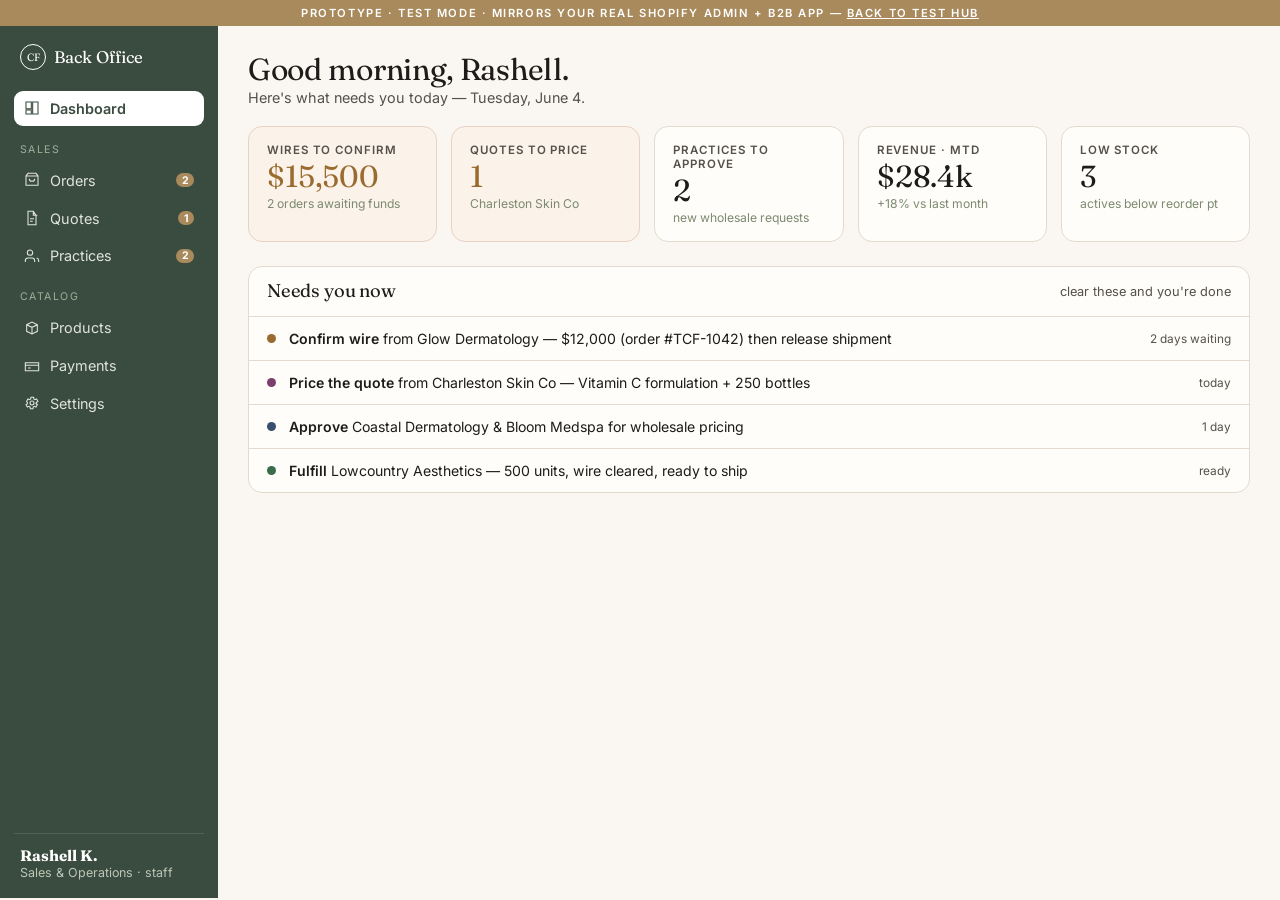
==== admin.html @ 54e13430 "TCF system preview (test mode): storefront, portal, back office" ====
<!DOCTYPE html>
<html lang="en">
<head>
<meta charset="UTF-8" />
<meta name="viewport" content="width=device-width, initial-scale=1.0" />
<title>Back Office — The Cosmetic Formulary</title>
<link rel="preconnect" href="https://fonts.googleapis.com" />
<link rel="preconnect" href="https://fonts.gstatic.com" crossorigin />
<link href="https://fonts.googleapis.com/css2?family=Fraunces:opsz,wght@9..144,300;9..144,400;9..144,500;9..144,600&family=Inter:wght@300;400;500;600;700&display=swap" rel="stylesheet" />
<style>
  :root{
    --bg:#faf7f2;--bg-2:#f2ece2;--ink:#1d1c1a;--ink-soft:#54514b;--line:#e2dacd;
    --paper:#fffdfa;--accent:#3a4b3f;--accent-2:#7c8a6f;--gold:#a98a5c;
    --ok:#3a6b4a;--warn:#9a6b2f;--red:#9a3f2f;--blue:#3a4f6b;--radius:14px;
  }
  *{box-sizing:border-box;margin:0;padding:0}
  body{font-family:'Inter',system-ui,sans-serif;color:var(--ink);background:var(--bg);-webkit-font-smoothing:antialiased;font-size:14px}
  h1,h2,h3,h4{font-family:'Fraunces','Times New Roman',serif;font-weight:400;letter-spacing:-.01em;line-height:1.12}
  a{color:inherit;text-decoration:none}
  .flag{background:var(--gold);color:#fff;text-align:center;font-size:.7rem;letter-spacing:.14em;text-transform:uppercase;padding:6px;font-weight:600}
  .flag a{text-decoration:underline}

  .shell{display:grid;grid-template-columns:218px 1fr;min-height:calc(100vh - 28px)}
  @media(max-width:900px){.shell{grid-template-columns:1fr}.side{position:static !important;height:auto !important;flex-direction:row !important;overflow-x:auto}.side .grp,.side .who{display:none}}

  /* sidebar */
  .side{background:var(--accent);color:#e9ece6;padding:18px 14px;display:flex;flex-direction:column;gap:3px;position:sticky;top:0;height:calc(100vh - 28px)}
  .side .brand{font-family:'Fraunces';font-size:1.05rem;color:#fff;display:flex;align-items:center;gap:.5em;margin-bottom:18px;padding:0 6px}
  .side .brand .m{width:26px;height:26px;border:1.5px solid #fff;border-radius:50%;display:grid;place-items:center;font-size:.66rem}
  .side .grp{font-size:.66rem;letter-spacing:.14em;text-transform:uppercase;color:#9fb09a;margin:14px 6px 4px}
  .nav{display:flex;align-items:center;gap:10px;padding:.62em .7em;border-radius:9px;cursor:pointer;color:#dfe4dc;font-size:.9rem;transition:.15s}
  .nav:hover{background:rgba(255,255,255,.08)}
  .nav.on{background:#fff;color:var(--accent);font-weight:600}
  .nav .ic{width:16px;height:16px;flex:none}
  .nav .badge{margin-left:auto;background:var(--gold);color:#fff;font-size:.66rem;font-weight:700;border-radius:100px;padding:.05em .5em}
  .nav.on .badge{background:var(--accent);color:#fff}
  .side .who{margin-top:auto;padding:12px 6px 0;border-top:1px solid rgba(255,255,255,.12);font-size:.78rem;color:#bcc7b6}
  .side .who b{color:#fff;display:block;font-family:'Fraunces';font-size:.95rem}

  /* main */
  main{padding:26px 30px;max-width:1100px}
  .head{display:flex;align-items:flex-end;justify-content:space-between;margin-bottom:20px;gap:16px;flex-wrap:wrap}
  .head h1{font-size:1.9rem}
  .head p{color:var(--ink-soft);font-size:.9rem;margin-top:3px}
  .view{display:none}.view.on{display:block}

  .cards{display:grid;grid-template-columns:repeat(auto-fit,minmax(165px,1fr));gap:14px;margin-bottom:24px}
  .card{background:var(--paper);border:1px solid var(--line);border-radius:var(--radius);padding:16px 18px}
  .card .k{font-size:.72rem;letter-spacing:.08em;text-transform:uppercase;color:var(--ink-soft);font-weight:600}
  .card .v{font-family:'Fraunces';font-size:1.9rem;margin-top:4px;line-height:1}
  .card .s{font-size:.76rem;color:var(--accent-2);margin-top:5px}
  .card.alert{border-color:#e7d3c4;background:#fbf2ea}
  .card.alert .v{color:var(--warn)}

  .panel{background:var(--paper);border:1px solid var(--line);border-radius:var(--radius);overflow:hidden;margin-bottom:22px}
  .panel .ph{padding:14px 18px;border-bottom:1px solid var(--line);display:flex;align-items:center;justify-content:space-between}
  .panel .ph h3{font-size:1.15rem}
  .panel .ph .sub{font-size:.8rem;color:var(--ink-soft)}

  .row{display:grid;align-items:center;gap:12px;padding:13px 18px;border-bottom:1px solid var(--line);font-size:.88rem}
  .row:last-child{border-bottom:none}
  .row .t{font-weight:600}
  .row .meta{font-size:.76rem;color:var(--ink-soft)}
  .ordrow{grid-template-columns:1.4fr 1fr auto auto}
  .practrow{grid-template-columns:1.5fr 1fr auto}
  .prodrow{grid-template-columns:2fr 1fr 1fr auto}
  .quoterow{grid-template-columns:2fr 1fr auto}

  .badge2{font-size:.68rem;font-weight:600;padding:.3em .7em;border-radius:100px;text-transform:uppercase;letter-spacing:.04em;white-space:nowrap}
  .b-wire{background:#f4ead8;color:var(--warn)}.b-paid{background:#e6efe7;color:var(--ok)}
  .b-fin{background:#e7ecf2;color:var(--blue)}.b-ship{background:#e6efe7;color:var(--ok)}
  .b-new{background:#f0e7ef;color:#7a3f6b}.b-draft{background:#eee9e0;color:var(--ink-soft)}
  .b-active{background:#e6efe7;color:var(--ok)}
  .amt{font-family:'Fraunces';font-size:1rem;text-align:right}

  .btn{font-size:.8rem;font-weight:600;border:1px solid var(--ink);border-radius:100px;padding:.45em 1em;cursor:pointer;background:none;color:var(--ink);transition:.15s;white-space:nowrap}
  .btn:hover{background:var(--ink);color:var(--bg)}
  .btn.go{background:var(--accent);border-color:var(--accent);color:#fff}
  .btn.go:hover{background:var(--ink);border-color:var(--ink)}
  .btn.sm{padding:.35em .8em;font-size:.74rem}
  .btn.done{background:#e6efe7;border-color:#cfe0d2;color:var(--ok);cursor:default}

  .todo{display:flex;align-items:center;gap:13px;padding:13px 18px;border-bottom:1px solid var(--line)}
  .todo:last-child{border:none}
  .todo .dot{width:9px;height:9px;border-radius:50%;flex:none}
  .todo .x{font-size:.88rem}.todo .x b{font-weight:600}
  .todo .when{margin-left:auto;font-size:.74rem;color:var(--ink-soft)}

  .filt{display:flex;gap:7px;padding:12px 18px 2px;flex-wrap:wrap}
  .chip{border:1px solid var(--line);background:var(--bg);color:var(--ink-soft);padding:.35em .9em;border-radius:100px;font-size:.78rem;font-family:inherit;cursor:pointer}
  .chip.on{background:var(--ink);color:var(--bg);border-color:var(--ink)}

  .note{font-size:.82rem;color:var(--ink-soft);background:var(--bg-2);border:1px solid var(--line);border-radius:10px;padding:11px 14px;margin:0 18px 16px}
  .note b{color:var(--ink)}
  .setgrid{display:grid;grid-template-columns:repeat(auto-fit,minmax(240px,1fr));gap:14px;padding:16px 18px}
  .setitem{border:1px solid var(--line);border-radius:11px;padding:14px}
  .setitem h4{font-size:1rem;margin-bottom:5px}
  .setitem p{font-size:.8rem;color:var(--ink-soft)}
  .pill{display:inline-block;font-size:.68rem;font-weight:600;padding:.2em .6em;border-radius:100px;margin-top:8px}
  .pill.on{background:#e6efe7;color:var(--ok)}.pill.off{background:#eee9e0;color:var(--ink-soft)}
</style>
</head>
<body>
<div class="flag">Prototype · test mode · mirrors your real Shopify Admin + B2B app — <a href="start.html">back to test hub</a></div>
<div class="shell">
  <!-- SIDEBAR -->
  <aside class="side">
    <div class="brand"><span class="m">CF</span> Back Office</div>
    <div class="nav on" data-v="dash"><svg class="ic" viewBox="0 0 24 24" fill="none" stroke="currentColor" stroke-width="1.6"><path d="M3 13h8V3H3zM13 21h8V3h-8zM3 21h8v-6H3z"/></svg> Dashboard</div>
    <div class="grp">Sales</div>
    <div class="nav" data-v="orders"><svg class="ic" viewBox="0 0 24 24" fill="none" stroke="currentColor" stroke-width="1.6"><path d="M6 2 3 6v14h18V6l-3-4zM3 6h18M16 10a4 4 0 0 1-8 0"/></svg> Orders <span class="badge">2</span></div>
    <div class="nav" data-v="quotes"><svg class="ic" viewBox="0 0 24 24" fill="none" stroke="currentColor" stroke-width="1.6"><path d="M14 2H6v20h12V8zM14 2v6h6M9 13h6M9 17h4"/></svg> Quotes <span class="badge">1</span></div>
    <div class="nav" data-v="practices"><svg class="ic" viewBox="0 0 24 24" fill="none" stroke="currentColor" stroke-width="1.6"><path d="M16 21v-2a4 4 0 0 0-4-4H6a4 4 0 0 0-4 4v2M9 11a4 4 0 1 0 0-8 4 4 0 0 0 0 8M22 21v-2a4 4 0 0 0-3-3.87"/></svg> Practices <span class="badge">2</span></div>
    <div class="grp">Catalog</div>
    <div class="nav" data-v="products"><svg class="ic" viewBox="0 0 24 24" fill="none" stroke="currentColor" stroke-width="1.6"><path d="M20 7 12 3 4 7v10l8 4 8-4zM4 7l8 4 8-4M12 21V11"/></svg> Products</div>
    <div class="nav" data-v="payments"><svg class="ic" viewBox="0 0 24 24" fill="none" stroke="currentColor" stroke-width="1.6"><path d="M2 7h20v12H2zM2 11h20M6 15h4"/></svg> Payments</div>
    <div class="nav" data-v="settings"><svg class="ic" viewBox="0 0 24 24" fill="none" stroke="currentColor" stroke-width="1.6"><circle cx="12" cy="12" r="3"/><path d="M19 12a7 7 0 0 0-.1-1l2-1.6-2-3.4-2.4 1a7 7 0 0 0-1.7-1l-.4-2.6h-4l-.4 2.6a7 7 0 0 0-1.7 1l-2.4-1-2 3.4L5 11a7 7 0 0 0 0 2l-2 1.6 2 3.4 2.4-1a7 7 0 0 0 1.7 1l.4 2.6h4l.4-2.6a7 7 0 0 0 1.7-1l2.4 1 2-3.4-2-1.6a7 7 0 0 0 .1-1z"/></svg> Settings</div>
    <div class="who"><b>Rashell K.</b>Sales &amp; Operations · staff</div>
  </aside>

  <main>
    <!-- DASHBOARD -->
    <section class="view on" id="v-dash">
      <div class="head"><div><h1>Good morning, Rashell.</h1><p>Here's what needs you today — Tuesday, June 4.</p></div></div>
      <div class="cards">
        <div class="card alert"><div class="k">Wires to confirm</div><div class="v">$15,500</div><div class="s">2 orders awaiting funds</div></div>
        <div class="card alert"><div class="k">Quotes to price</div><div class="v">1</div><div class="s">Charleston Skin Co</div></div>
        <div class="card"><div class="k">Practices to approve</div><div class="v">2</div><div class="s">new wholesale requests</div></div>
        <div class="card"><div class="k">Revenue · MTD</div><div class="v">$28.4k</div><div class="s">+18% vs last month</div></div>
        <div class="card"><div class="k">Low stock</div><div class="v">3</div><div class="s">actives below reorder pt</div></div>
      </div>
      <div class="panel">
        <div class="ph"><h3>Needs you now</h3><span class="sub">clear these and you're done</span></div>
        <div class="todo"><span class="dot" style="background:var(--warn)"></span><div class="x"><b>Confirm wire</b> from Glow Dermatology — $12,000 (order #TCF-1042) then release shipment</div><span class="when">2 days waiting</span></div>
        <div class="todo"><span class="dot" style="background:#7a3f6b"></span><div class="x"><b>Price the quote</b> from Charleston Skin Co — Vitamin C formulation + 250 bottles</div><span class="when">today</span></div>
        <div class="todo"><span class="dot" style="background:var(--blue)"></span><div class="x"><b>Approve</b> Coastal Dermatology &amp; Bloom Medspa for wholesale pricing</div><span class="when">1 day</span></div>
        <div class="todo"><span class="dot" style="background:var(--ok)"></span><div class="x"><b>Fulfill</b> Lowcountry Aesthetics — 500 units, wire cleared, ready to ship</div><span class="when">ready</span></div>
      </div>
    </section>

    <!-- ORDERS -->
    <section class="view" id="v-orders">
      <div class="head"><div><h1>Orders</h1><p>Wholesale orders route here. Confirm the wire, then release the shipment.</p></div></div>
      <div class="panel">
        <div class="filt"><button class="chip on">All</button><button class="chip">Wire pending</button><button class="chip">Paid</button><button class="chip">Shipped</button></div>
        <div class="row ordrow"><div><div class="t">#TCF-1042 · Glow Dermatology</div><div class="meta">250 × Vitamin C 20% THD · Jun 1</div></div><span class="badge2 b-wire">Wire pending</span><span class="amt">$12,000</span><button class="btn go sm" onclick="confirmWire(this)">Confirm wire → release</button></div>
        <div class="row ordrow"><div><div class="t">#TCF-1041 · Bloom Medspa</div><div class="meta">PDRN serum + capsule cream · 100 ea · Jun 3</div></div><span class="badge2 b-wire">Wire pending</span><span class="amt">$3,500</span><button class="btn go sm" onclick="confirmWire(this)">Confirm wire → release</button></div>
        <div class="row ordrow"><div><div class="t">#TCF-1039 · Charleston Skin Co</div><div class="meta">Formulation fee + 250 airless bottles · May 18</div></div><span class="badge2 b-fin">Financed · Affirm</span><span class="amt">$6,200</span><button class="btn sm done">Paid in full</button></div>
        <div class="row ordrow"><div><div class="t">#TCF-1031 · Lowcountry Aesthetics</div><div class="meta">500 × Gel Cleanser · Apr 22</div></div><span class="badge2 b-paid">Paid · Wire</span><span class="amt">$12,500</span><button class="btn go sm" onclick="ship(this)">Print label → ship</button></div>
        <div class="row ordrow"><div><div class="t">#TCF-1024 · Glow Dermatology</div><div class="meta">1,000 × 30mL dropper bottles · Apr 3</div></div><span class="badge2 b-ship">Shipped</span><span class="amt">$1,300</span><button class="btn sm done">Complete</button></div>
      </div>
      <div class="note">💡 In real Shopify: these are <b>Orders</b>. "Confirm wire" = mark the manual <b>Bank Transfer</b> payment as paid; "Print label" = Shopify Shipping. Affirm orders arrive already paid in full.</div>
    </section>

    <!-- QUOTES -->
    <section class="view" id="v-quotes">
      <div class="head"><div><h1>Quote requests</h1><p>Custom projects from the practice portal. Price them and send back.</p></div></div>
      <div class="panel">
        <div class="row quoterow"><div><div class="t">Charleston Skin Co · New formulation</div><div class="meta">Vitamin C serum to brief + 250 × 30mL airless · est. 2,000 u/yr</div></div><span class="badge2 b-new">New</span><button class="btn go sm" onclick="alert('Opens a draft order: formulation fee + per-unit price + packaging line, sends a pay-by-link.')">Build &amp; send quote</button></div>
        <div class="row quoterow"><div><div class="t">Bloom Medspa · Contract manufacturing</div><div class="meta">Bring-your-own collagen mask formula · 1,000 u run</div></div><span class="badge2 b-new">New</span><button class="btn go sm" onclick="alert('Opens a draft order for the contract-mfg run, priced per unit by volume.')">Build &amp; send quote</button></div>
      </div>
      <div class="note">💡 In real Shopify: a "Request a Quote" app captures these; you respond with a <b>Draft Order</b> (custom line items: formulation fee + components + run) and email the invoice/pay-link.</div>
    </section>

    <!-- PRACTICES -->
    <section class="view" id="v-practices">
      <div class="head"><div><h1>Practices</h1><p>Approve a practice and they unlock their wholesale pricing &amp; reorder login.</p></div></div>
      <div class="panel">
        <div class="ph"><h3>Pending approval</h3><span class="sub">wholesale access requests</span></div>
        <div class="row practrow"><div><div class="t">Coastal Dermatology</div><div class="meta">Mt Pleasant, SC · Dr. Nguyen · requested Jun 3</div></div><span class="badge2 b-new">Pending</span><button class="btn go sm" onclick="approve(this)">Approve for wholesale</button></div>
        <div class="row practrow"><div><div class="t">Bloom Medspa</div><div class="meta">Charleston, SC · K. Foster · requested Jun 2</div></div><span class="badge2 b-new">Pending</span><button class="btn go sm" onclick="approve(this)">Approve for wholesale</button></div>
      </div>
      <div class="panel">
        <div class="ph"><h3>Active accounts</h3><span class="sub">3 practices</span></div>
        <div class="row practrow"><div><div class="t">Glow Dermatology</div><div class="meta">Standard tier · 4 orders · $26.6k lifetime</div></div><span class="badge2 b-active">Active</span><button class="btn sm">View pricing</button></div>
        <div class="row practrow"><div><div class="t">Lowcountry Aesthetics</div><div class="meta">Volume tier · 7 orders · $41k lifetime</div></div><span class="badge2 b-active">Active</span><button class="btn sm">View pricing</button></div>
        <div class="row practrow"><div><div class="t">Charleston Skin Co</div><div class="meta">Standard tier · 2 orders · $9.7k lifetime</div></div><span class="badge2 b-active">Active</span><button class="btn sm">View pricing</button></div>
      </div>
      <div class="note">💡 In real Shopify: practices = <b>Customers</b> tagged into a B2B company with a <b>price list</b>. Approving = adding them to the wholesale group so they see your $/unit on login.</div>
    </section>

    <!-- PRODUCTS -->
    <section class="view" id="v-products">
      <div class="head"><div><h1>Products</h1><p>Your live catalog — wholesale price (what the practice pays you) and MSRP.</p></div></div>
      <div class="panel">
        <div class="filt"><button class="chip on">All</button><button class="chip">Serums</button><button class="chip">Cleansers</button><button class="chip">K-Beauty</button><button class="chip">Packaging</button><button class="chip">Raw materials</button></div>
        <div class="row prodrow"><div><div class="t">Vitamin C Serum 20% THD · 0.5oz</div><div class="meta">Serum · refined SkinCeuticals chassis</div></div><div><b>$48</b> <span class="meta">/ MSRP $90</span></div><div class="meta">~70% margin</div><span class="badge2 b-draft">Draft</span></div>
        <div class="row prodrow"><div><div class="t">Gel Cleanser · Glycolic Acid · 6oz</div><div class="meta">Cleanser · Exfoliating Acid Gel platform</div></div><div><b>$25</b> <span class="meta">/ MSRP $44</span></div><div class="meta">~60% margin</div><span class="badge2 b-draft">Draft</span></div>
        <div class="row prodrow"><div><div class="t">Cream Cleanser 002 · 6oz</div><div class="meta">Cleanser · Prebiotic Barrier platform</div></div><div><b>$22</b> <span class="meta">/ MSRP $38</span></div><div class="meta">~60% margin</div><span class="badge2 b-draft">Draft</span></div>
        <div class="row prodrow"><div><div class="t">PDRN Pink Collagen Serum</div><div class="meta">K-Beauty · refined Medicube · feel-match</div></div><div><b>$16</b> <span class="meta">/ MSRP $32</span></div><div class="meta">~70% margin</div><span class="badge2 b-draft">Draft</span></div>
        <div class="row prodrow"><div><div class="t">Pore-Refining Toner Pads</div><div class="meta">K-Beauty · refined Medicube Zero Pore</div></div><div><b>$15</b> <span class="meta">/ MSRP $30</span></div><div class="meta">~65% margin</div><span class="badge2 b-draft">Draft</span></div>
        <div class="row prodrow"><div><div class="t">1oz Frosted Glass Bottle · Dropper</div><div class="meta">Packaging · à la carte component</div></div><div><b>$1.30</b> <span class="meta">/ each</span></div><div class="meta">2–3× cost</div><span class="badge2 b-draft">Draft</span></div>
        <div class="row prodrow"><div><div class="t">L-Ascorbic Acid (Vitamin C)</div><div class="meta">Raw material · cosmetic-grade active</div></div><div><b>$62</b> <span class="meta">/ kg</span></div><div class="meta">—</div><span class="badge2 b-draft">Draft</span></div>
      </div>
      <div class="note">💡 All <b>Draft</b> right now — nothing is public. Flip to <b>Active</b> per product when you're ready to sell it. This mirrors Shopify <b>Products</b>; ~30 priced, ~20 more specced in the Drive.</div>
    </section>

    <!-- PAYMENTS -->
    <section class="view" id="v-payments">
      <div class="head"><div><h1>Payments</h1><p>Wire-first, financing available, no terms extended by you.</p></div></div>
      <div class="setgrid">
        <div class="setitem"><h4>Wire / ACH bank transfer</h4><p>Default for wholesale. Order holds as "payment pending" until you confirm funds, then ships. Zero fees.</p><span class="pill on">● Primary</span></div>
        <div class="setitem"><h4>Affirm — pay over time</h4><p>Buyer pays monthly; you're paid in full up front via Shop Pay Installments. The bank carries the risk.</p><span class="pill on">● On</span></div>
        <div class="setitem"><h4>Credit card</h4><p>Available for anyone who'll accept the ~2.9% fee. Not the default.</p><span class="pill on">● On</span></div>
        <div class="setitem"><h4>Net terms from TCF</h4><p>You never extend your own credit. A bank does, so you're always paid before product ships.</p><span class="pill off">● Off — by design</span></div>
      </div>
      <div class="note">💡 In real Shopify: Wire = a custom <b>manual payment method</b>; Affirm = <b>Shop Pay Installments</b>; larger invoices can use Resolve/Balance financing. All real, all doable on your current plan.</div>
    </section>

    <!-- SETTINGS -->
    <section class="view" id="v-settings">
      <div class="head"><div><h1>Settings</h1><p>Who's on the team, and the apps that power the portals.</p></div></div>
      <div class="panel">
        <div class="ph"><h3>Staff logins</h3><span class="sub">your back-office team</span></div>
        <div class="row practrow"><div><div class="t">Pauly Lieber</div><div class="meta">Owner · full access</div></div><span class="badge2 b-active">Active</span><button class="btn sm">Manage</button></div>
        <div class="row practrow"><div><div class="t">Rashell Klavinger</div><div class="meta">Sales &amp; Operations · orders, quotes, practices</div></div><span class="badge2 b-active">Active</span><button class="btn sm">Manage</button></div>
        <div class="row practrow"><div><div class="t">Katherine Fox</div><div class="meta">Design · products &amp; media only</div></div><span class="badge2 b-active">Active</span><button class="btn sm">Manage</button></div>
        <div class="row practrow"><div><div class="t">Sanders (GPS Research)</div><div class="meta">Formulator · products &amp; quotes</div></div><span class="badge2 b-active">Active</span><button class="btn sm">Manage</button></div>
      </div>
      <div class="setgrid">
        <div class="setitem"><h4>B2B wholesale app</h4><p>Powers the practice login, per-practice pricing, MOQs, reorder &amp; quotes.</p><span class="pill off">● Install on go-live</span></div>
        <div class="setitem"><h4>Domain</h4><p>thecosmeticformulary.com → the storefront.</p><span class="pill off">● Connect on go-live</span></div>
        <div class="setitem"><h4>Subscriptions</h4><p>Optional — patient auto-reorder when a practice wants it.</p><span class="pill off">● Later</span></div>
      </div>
      <div class="note">💡 Staff logins = Shopify <b>Users &amp; permissions</b>. This back office <i>is</i> your Shopify Admin — this prototype just shows it tuned to how you actually work.</div>
    </section>
  </main>
</div>

<script>
  document.querySelectorAll('.nav').forEach(n=>n.onclick=()=>{
    document.querySelectorAll('.nav').forEach(x=>x.classList.remove('on'));
    n.classList.add('on');
    document.querySelectorAll('.view').forEach(v=>v.classList.remove('on'));
    document.getElementById('v-'+n.dataset.v).classList.add('on');
    window.scrollTo(0,0);
  });
  document.querySelectorAll('.filt').forEach(f=>f.querySelectorAll('.chip').forEach(c=>c.onclick=()=>{
    f.querySelectorAll('.chip').forEach(x=>x.classList.remove('on'));c.classList.add('on');
  }));
  window.confirmWire=(b)=>{const r=b.closest('.row');r.querySelector('.badge2').className='badge2 b-paid';r.querySelector('.badge2').textContent='Paid · released';b.className='btn sm done';b.textContent='Released ✓';};
  window.ship=(b)=>{const r=b.closest('.row');r.querySelector('.badge2').className='badge2 b-ship';r.querySelector('.badge2').textContent='Shipped';b.className='btn sm done';b.textContent='Shipped ✓';};
  window.approve=(b)=>{const r=b.closest('.row');r.querySelector('.badge2').className='badge2 b-active';r.querySelector('.badge2').textContent='Approved';b.className='btn sm done';b.textContent='Approved ✓';};
</script>
</body>
</html>
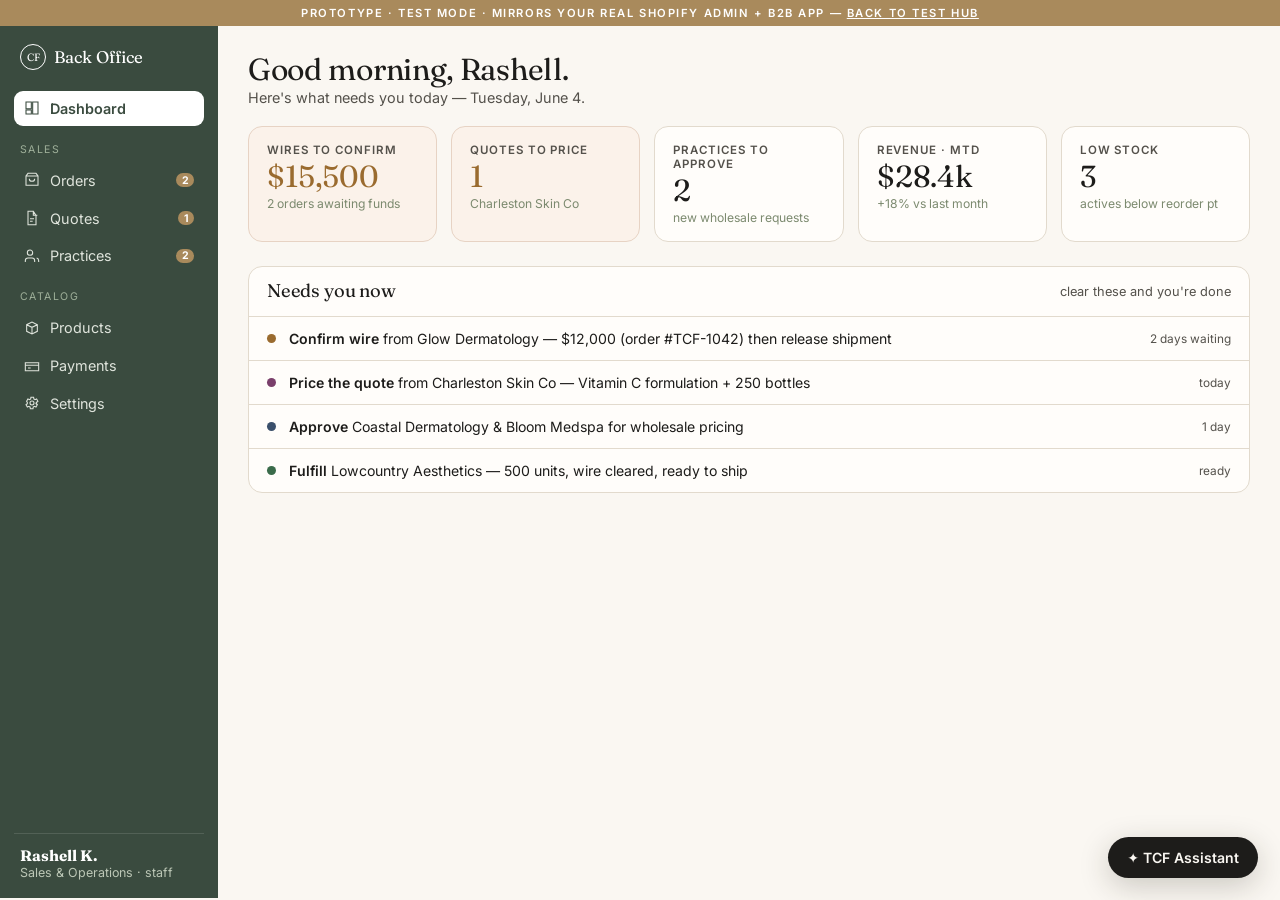
==== commit 250948d6: "Add Sip & Formulate to storefront + hub; add Claude AI assistant to back office" ====
--- a/admin.html
+++ b/admin.html
@@ -242,5 +242,68 @@
   window.ship=(b)=>{const r=b.closest('.row');r.querySelector('.badge2').className='badge2 b-ship';r.querySelector('.badge2').textContent='Shipped';b.className='btn sm done';b.textContent='Shipped ✓';};
   window.approve=(b)=>{const r=b.closest('.row');r.querySelector('.badge2').className='badge2 b-active';r.querySelector('.badge2').textContent='Approved';b.className='btn sm done';b.textContent='Approved ✓';};
 </script>
+
+<style>
+  .bubble{max-width:82%;padding:10px 13px;border-radius:14px;font-size:.88rem;line-height:1.42}
+  .bubble.them{background:var(--bg-2);align-self:flex-start;border-bottom-left-radius:4px}
+  .bubble.you{background:var(--accent);color:#fff;align-self:flex-end;border-bottom-right-radius:4px}
+  .aibubble{position:fixed;bottom:22px;right:22px;background:var(--ink);color:var(--bg);padding:.85em 1.35em;border-radius:100px;font-weight:600;font-size:.88rem;cursor:pointer;box-shadow:0 8px 30px rgba(40,35,25,.22);z-index:60;display:flex;align-items:center;gap:8px}
+  .aipanel{position:fixed;bottom:22px;right:22px;width:370px;max-width:calc(100vw - 32px);height:500px;max-height:calc(100vh - 44px);background:var(--paper);border:1px solid var(--line);border-radius:18px;box-shadow:0 20px 56px rgba(40,35,25,.26);display:none;flex-direction:column;overflow:hidden;z-index:61}
+  .aipanel.open{display:flex}.aibubble.hide{display:none}
+  .aihead{background:var(--accent);color:#fff;padding:14px 16px;display:flex;justify-content:space-between;align-items:center}
+  .aihead .t{font-family:'Fraunces';font-size:1.1rem}.aihead .t small{font-family:'Inter';font-size:.66rem;opacity:.8;display:block;letter-spacing:.05em}
+  .aihead .x{cursor:pointer;opacity:.85;font-size:1.1rem}
+  .ailog{flex:1;overflow-y:auto;padding:16px;display:flex;flex-direction:column;gap:10px;background:var(--bg)}
+  .aibar{display:flex;gap:8px;padding:12px;border-top:1px solid var(--line)}
+  .aibar input{flex:1;padding:.62em .85em;border:1px solid var(--line);border-radius:100px;font-family:inherit;font-size:.88rem;background:var(--bg)}
+  .aibar button{background:var(--accent);color:#fff;border:none;border-radius:50%;width:38px;height:38px;cursor:pointer;font-size:1.1rem;flex:none}
+  .aifoot{font-size:.66rem;color:var(--ink-soft);text-align:center;padding:8px 10px;background:var(--paper)}
+  .qchip{font-size:.74rem;border:1px solid var(--line);background:var(--paper);border-radius:100px;padding:.3em .7em;cursor:pointer;color:var(--ink-soft)}
+</style>
+
+<!-- AI ASSISTANT (back office) -->
+<div class="aibubble" id="aibubble" onclick="toggleAI()">✦ TCF Assistant</div>
+<div class="aipanel" id="aipanel">
+  <div class="aihead"><div class="t">TCF Assistant<small>Back office · your knowledge base</small></div><span class="x" onclick="toggleAI()">✕</span></div>
+  <div class="ailog" id="ailog">
+    <div class="bubble them">Hey Rashell — ask me how to run an order, price a quote, approve a practice, or anything about the catalog or a dossier.</div>
+    <div style="display:flex;gap:6px;flex-wrap:wrap">
+      <span class="qchip" onclick="askAI('How do I confirm a wire?')">Confirm a wire?</span>
+      <span class="qchip" onclick="askAI('How do I price a quote?')">Price a quote?</span>
+      <span class="qchip" onclick="askAI('Where are the dossiers?')">Find a dossier?</span>
+    </div>
+  </div>
+  <div class="aibar"><input id="aiInput" placeholder="Ask about orders, quotes, the catalog…" onkeydown="if(event.key==='Enter')askAI()" /><button onclick="askAI()">→</button></div>
+  <div class="aifoot">⚡ Powered by the Claude API · trained on TCF's operations &amp; catalog knowledge</div>
+</div>
+
+<script>
+  function toggleAI(){var p=document.getElementById('aipanel'),b=document.getElementById('aibubble');p.classList.toggle('open');b.classList.toggle('hide',p.classList.contains('open'));}
+  var KB=[
+    {k:['confirm wire','release','mark paid','wire','funds'],a:"Open <b>Orders</b>, find the order, and hit <b>'Confirm wire → release'</b>. That marks the manual Bank Transfer as paid and frees it to ship. Affirm orders arrive already paid in full."},
+    {k:['approve','practice','wholesale access','new account'],a:"<b>Practices</b> tab → <b>'Approve for wholesale'</b>. That adds them to the B2B price list so they see your pricing the moment they log in."},
+    {k:['quote','custom project','formulation fee','draft order','price a quote'],a:"<b>Quotes</b> tab → <b>'Build & send quote'</b>. It opens a draft order — formulation fee + components + run — then sends a pay-by-link to the practice."},
+    {k:['margin','pricing','wholesale','msrp','cost','price'],a:"Wholesale is set ~<b>40–50% off MSRP</b>; finished goods run <b>~60–70% gross margin</b> over COGS. Every product card shows wholesale + MSRP."},
+    {k:['moq','minimum','units'],a:"<b>50 units</b> minimum, with tiers at 50 / 100 / 250 / 500 / 1,000."},
+    {k:['lead time','turnaround','weeks','how long'],a:"<b>~4 weeks</b> from approved PO + artwork to delivery."},
+    {k:['dossier','dupe','formula','cogs','sheet','recipe','where are'],a:"Per-SKU dossiers live in the <b>Drive</b> — named <i>Dupe of [Brand] - TCF [CODE]</i> — each with the formula, COGS, batch record, and ready-to-paste Shopify copy."},
+    {k:['low stock','reorder','sourcing','inventory','order more'],a:"The <b>Dashboard</b> flags actives below reorder point. Sourcing reorders at reorder-point + <b>2× lead time</b> for actives, +1× for commodities."},
+    {k:['ship','label','fulfill','send'],a:"Once a wire's confirmed (or Affirm paid), click <b>'Print label → ship'</b> on the order — that's Shopify Shipping."},
+    {k:['payment','affirm','terms','card'],a:"Wire/ACH is the default (no fee), Affirm via Shop Pay Installments (you're paid up front), and we never extend our own terms. Card optional at ~2.9%."},
+    {k:['label approval','intertek','indemn','liability','sign'],a:"Label approvals come from the practice portal — <b>Intertek</b> reviews, the client <b>e-signs</b>, and that recorded sign-off shifts label liability to the brand owner, releasing TCF."}
+  ];
+  function aiAnswer(q){q=q.toLowerCase();var best=null,score=0;
+    KB.forEach(function(e){var s=e.k.reduce(function(n,kw){return n+(q.indexOf(kw)>-1?1:0);},0);if(s>score){score=s;best=e;}});
+    return score>0?best.a:"I'll need the team for that one — but you can ask me about orders, wires, quotes, practices, pricing, MOQs, lead times, or any dossier. (In production I answer from your full knowledge base via the Claude API.)";
+  }
+  function askAI(preset){
+    var i=document.getElementById('aiInput');var v=preset||i.value.trim();if(!v)return;
+    var log=document.getElementById('ailog');
+    log.insertAdjacentHTML('beforeend','<div class="bubble you">'+esc(v)+'</div>');
+    if(!preset)i.value='';log.scrollTop=log.scrollHeight;
+    setTimeout(function(){log.insertAdjacentHTML('beforeend','<div class="bubble them">'+aiAnswer(v)+'</div>');log.scrollTop=log.scrollHeight;},520);
+  }
+  function esc(s){return s.replace(/[&<>"]/g,function(c){return {'&':'&amp;','<':'&lt;','>':'&gt;','"':'&quot;'}[c];});}
+</script>
 </body>
 </html>
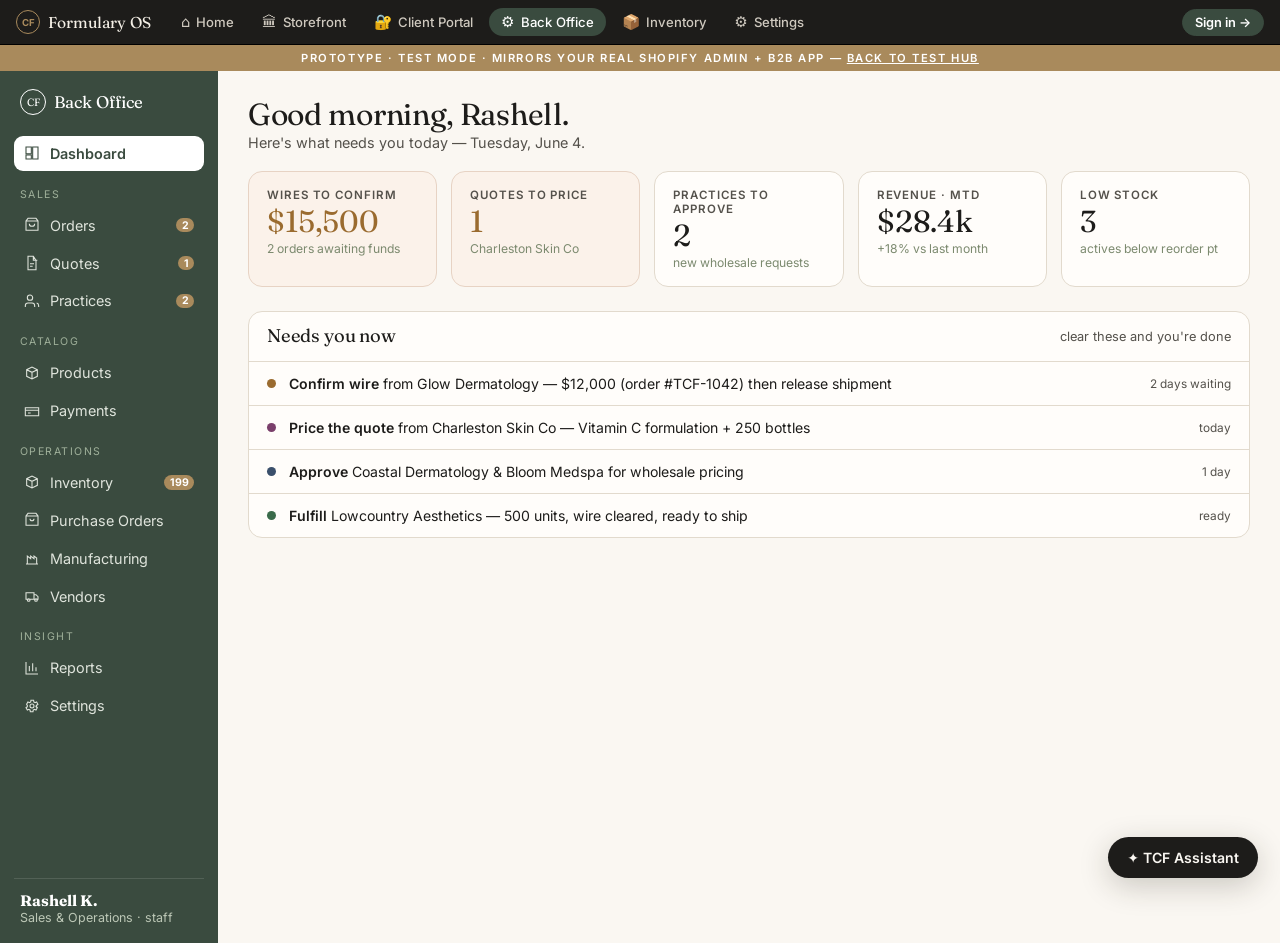
==== commit 0b23c28a: "Open access while building (no login enforced) + multi-client customer login + per-client data isola" ====
--- a/admin.html
+++ b/admin.html
@@ -114,6 +114,13 @@
     <div class="grp">Catalog</div>
     <div class="nav" data-v="products"><svg class="ic" viewBox="0 0 24 24" fill="none" stroke="currentColor" stroke-width="1.6"><path d="M20 7 12 3 4 7v10l8 4 8-4zM4 7l8 4 8-4M12 21V11"/></svg> Products</div>
     <div class="nav" data-v="payments"><svg class="ic" viewBox="0 0 24 24" fill="none" stroke="currentColor" stroke-width="1.6"><path d="M2 7h20v12H2zM2 11h20M6 15h4"/></svg> Payments</div>
+    <div class="grp">Operations</div>
+    <div class="nav" data-v="inventory"><svg class="ic" viewBox="0 0 24 24" fill="none" stroke="currentColor" stroke-width="1.6"><path d="M20 7 12 3 4 7v10l8 4 8-4zM4 7l8 4 8-4M12 21V11"/></svg> Inventory <span class="badge">199</span></div>
+    <div class="nav" data-v="purchasing"><svg class="ic" viewBox="0 0 24 24" fill="none" stroke="currentColor" stroke-width="1.6"><path d="M6 2 3 6v14h18V6l-3-4zM3 6h18M9 10a3 3 0 0 0 6 0"/></svg> Purchase Orders</div>
+    <div class="nav" data-v="manufacturing"><svg class="ic" viewBox="0 0 24 24" fill="none" stroke="currentColor" stroke-width="1.6"><path d="M3 21h18M5 21V9l5 4V9l5 4V9l4 3v9"/></svg> Manufacturing</div>
+    <div class="nav" data-v="vendors"><svg class="ic" viewBox="0 0 24 24" fill="none" stroke="currentColor" stroke-width="1.6"><path d="M3 7h12v10H3zM15 10h3l3 3v4h-6M7 20a2 2 0 1 0 0-4 2 2 0 0 0 0 4M18 20a2 2 0 1 0 0-4 2 2 0 0 0 0 4"/></svg> Vendors</div>
+    <div class="grp">Insight</div>
+    <div class="nav" data-v="reports"><svg class="ic" viewBox="0 0 24 24" fill="none" stroke="currentColor" stroke-width="1.6"><path d="M3 3v18h18M8 17V9M13 17V5M18 17v-6"/></svg> Reports</div>
     <div class="nav" data-v="settings"><svg class="ic" viewBox="0 0 24 24" fill="none" stroke="currentColor" stroke-width="1.6"><circle cx="12" cy="12" r="3"/><path d="M19 12a7 7 0 0 0-.1-1l2-1.6-2-3.4-2.4 1a7 7 0 0 0-1.7-1l-.4-2.6h-4l-.4 2.6a7 7 0 0 0-1.7 1l-2.4-1-2 3.4L5 11a7 7 0 0 0 0 2l-2 1.6 2 3.4 2.4-1a7 7 0 0 0 1.7 1l.4 2.6h4l.4-2.6a7 7 0 0 0 1.7-1l2.4 1 2-3.4-2-1.6a7 7 0 0 0 .1-1z"/></svg> Settings</div>
     <div class="who"><b>Rashell K.</b>Sales &amp; Operations · staff</div>
   </aside>
@@ -224,6 +231,73 @@
       </div>
       <div class="note">💡 Staff logins = Shopify <b>Users &amp; permissions</b>. This back office <i>is</i> your Shopify Admin — this prototype just shows it tuned to how you actually work.</div>
     </section>
+    <!-- INVENTORY -->
+    <section class="view" id="v-inventory">
+      <div class="head"><div><h1>Inventory</h1><p>Lot &amp; location tracking — the live system that replaces inFlow.</p></div><a class="btn" href="inventory.html">Open full inventory →</a></div>
+      <div class="cards">
+        <div class="card"><div class="k">Tracked lots</div><div class="v">199</div><div class="s">raw materials @ Ward Ave</div></div>
+        <div class="card"><div class="k">Distinct items</div><div class="v">150+</div><div class="s">core, actives, preservatives, fragrance</div></div>
+        <div class="card alert"><div class="k">Expiring &lt; 90 days</div><div class="v">4</div><div class="s">use these first</div></div>
+        <div class="card"><div class="k">Location</div><div class="v">Ward Ave</div><div class="s">bins C-1…D-3, Bin 1–7</div></div>
+      </div>
+      <div class="panel">
+        <div class="ph"><h3>Quick actions</h3><span class="sub">jump into the inventory app</span></div>
+        <div style="display:flex;gap:10px;flex-wrap:wrap;padding:6px 2px">
+          <a class="btn" href="inventory.html">Search &amp; adjust stock</a>
+          <a class="btn ghost" href="inventory.html">Receive a new lot</a>
+          <a class="btn ghost" href="inventory.html">Export CSV</a>
+          <button class="btn ghost" onclick="window.fosToast&&fosToast('Backup saved to Drive · Inventory System (Live Data)')">Back up to Drive</button>
+        </div>
+      </div>
+      <div class="note">💡 This is your real inventory — 199 lots imported from inFlow. The full app has the dashboard, batch log, and CSV import/export.</div>
+    </section>
+
+    <!-- PURCHASING -->
+    <section class="view" id="v-purchasing">
+      <div class="head"><div><h1>Purchase Orders</h1><p>Order raw materials from suppliers; receive them in as lots.</p></div><button class="btn" onclick="window.fosToast&&fosToast('New purchase order — Phase 2')">+ New PO</button></div>
+      <div class="panel">
+        <div class="ph"><h3>Open purchase orders</h3><span class="sub">draft → sent → received</span></div>
+        <div class="row practrow"><div><div class="t">PO-2606-014 · Making Cosmetics</div><div class="meta">Zinc Oxide, Niacinamide, Glycerin — 6 lines</div></div><span class="badge2">Sent</span><button class="btn sm" onclick="window.fosToast&&fosToast('Receive against PO — Phase 2')">Receive</button></div>
+        <div class="row practrow"><div><div class="t">PO-2606-013 · Crafter’s Choice</div><div class="meta">Cetyl Alcohol, Stearic Acid — 4 lines</div></div><span class="badge2 b-active">Draft</span><button class="btn sm" onclick="window.fosToast&&fosToast('Edit PO — Phase 2')">Edit</button></div>
+      </div>
+      <div class="note">💡 Receiving a PO auto-creates the lot # and quantity in Inventory — no double entry.</div>
+    </section>
+
+    <!-- MANUFACTURING -->
+    <section class="view" id="v-manufacturing">
+      <div class="head"><div><h1>Manufacturing</h1><p>Batch runs — consume raw materials by formula, produce finished-good lots.</p></div><button class="btn" onclick="window.fosToast&&fosToast('Start a batch — Phase 4')">+ Start batch</button></div>
+      <div class="panel">
+        <div class="ph"><h3>Recent &amp; planned batches</h3><span class="sub">mirrors your weekly Batch Log</span></div>
+        <div class="row practrow"><div><div class="t">B-2412-006 · Salt Spa Back-Bar Scrub</div><div class="meta">120 units · QC passed · CoA attached</div></div><span class="badge2 b-active">Done</span><button class="btn sm" onclick="window.fosToast&&fosToast('Batch record — Phase 4')">Record</button></div>
+        <div class="row practrow"><div><div class="t">B-2412-003 · Daily Rou Gentle Cleanser</div><div class="meta">240 units · shipped</div></div><span class="badge2 b-ship">Shipped</span><button class="btn sm" onclick="window.fosToast&&fosToast('Batch record — Phase 4')">Record</button></div>
+      </div>
+      <div class="note">💡 Each batch pulls its formula (BOM), deducts raw materials by lot, and stamps the finished-good lot + expiry.</div>
+    </section>
+
+    <!-- VENDORS -->
+    <section class="view" id="v-vendors">
+      <div class="head"><div><h1>Vendors</h1><p>Your raw-material suppliers.</p></div><button class="btn" onclick="window.fosToast&&fosToast('Add vendor — Phase 2')">+ Add vendor</button></div>
+      <div class="panel">
+        <div class="ph"><h3>Suppliers on file</h3><span class="sub">pulled from your inFlow lots</span></div>
+        <div class="row practrow"><div><div class="t">Making Cosmetics</div><div class="meta">actives, zinc, specialty</div></div><span class="badge2 b-active">Active</span></div>
+        <div class="row practrow"><div><div class="t">Crafter’s Choice</div><div class="meta">waxes, butters, surfactants</div></div><span class="badge2 b-active">Active</span></div>
+        <div class="row practrow"><div><div class="t">Wellington Fragrance</div><div class="meta">fragrance oils (Type dupes)</div></div><span class="badge2 b-active">Active</span></div>
+        <div class="row practrow"><div><div class="t">Lotioncrafter · 33rd Parallel · Dr. Adorable</div><div class="meta">specialty raw materials</div></div><span class="badge2 b-active">Active</span></div>
+      </div>
+    </section>
+
+    <!-- REPORTS -->
+    <section class="view" id="v-reports">
+      <div class="head"><div><h1>Reports</h1><p>The numbers that run the business.</p></div></div>
+      <div class="setgrid">
+        <div class="setitem"><h4>Inventory valuation</h4><p>Total value of stock on hand by category.</p><button class="btn sm" onclick="window.fosToast&&fosToast('Run report — Phase 3')">Run</button></div>
+        <div class="setitem"><h4>Low stock</h4><p>Everything at or below its reorder point.</p><button class="btn sm" onclick="window.fosToast&&fosToast('Run report — Phase 3')">Run</button></div>
+        <div class="setitem"><h4>Expiring lots</h4><p>Raw materials nearing expiry.</p><button class="btn sm" onclick="window.fosToast&&fosToast('Run report — Phase 3')">Run</button></div>
+        <div class="setitem"><h4>Sales · MTD</h4><p>Revenue, orders, top SKUs.</p><button class="btn sm" onclick="window.fosToast&&fosToast('Run report — Phase 3')">Run</button></div>
+        <div class="setitem"><h4>COGS &amp; margin</h4><p>Cost vs. price by product.</p><button class="btn sm" onclick="window.fosToast&&fosToast('Run report — Phase 3')">Run</button></div>
+      </div>
+    </section>
+
   </main>
 </div>
 
@@ -305,5 +379,6 @@
   }
   function esc(s){return s.replace(/[&<>"]/g,function(c){return {'&':'&amp;','<':'&lt;','>':'&gt;','"':'&quot;'}[c];});}
 </script>
+<script src="app-nav.js"></script>
 </body>
 </html>
